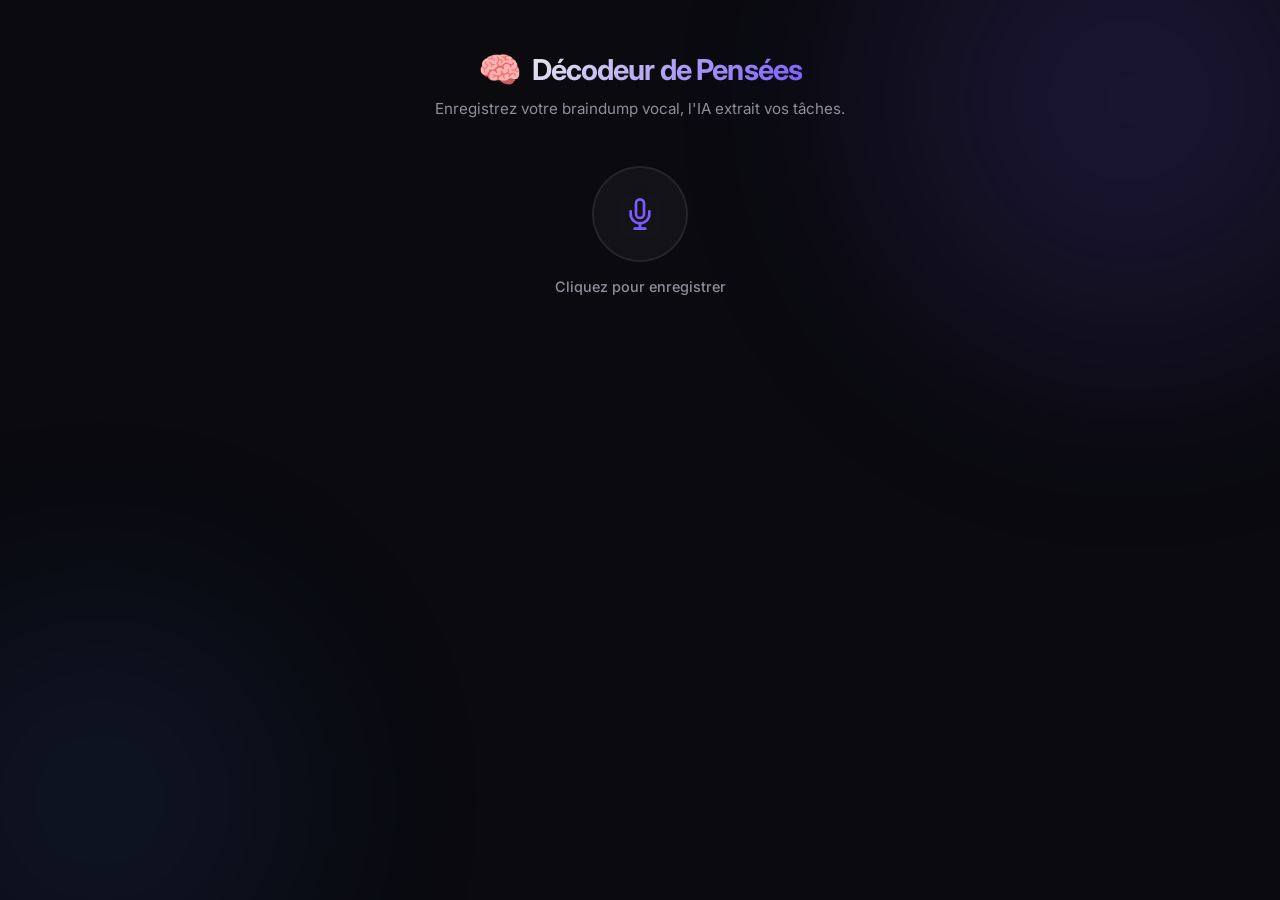
==== frontend/index.html @ 97448fcb "feat: Décodeur de Pensées — braindump audio -> tâches Mistral AI" ====
<!DOCTYPE html>
<html lang="fr">
<head>
    <meta charset="UTF-8">
    <meta name="viewport" content="width=device-width, initial-scale=1.0">
    <meta name="description" content="Décodeur de Pensées — Transformez votre braindump vocal en tâches structurées grâce à Mistral AI.">
    <title>🧠 Décodeur de Pensées</title>
    <link rel="preconnect" href="https://fonts.googleapis.com">
    <link rel="preconnect" href="https://fonts.gstatic.com" crossorigin>
    <link href="https://fonts.googleapis.com/css2?family=Inter:wght@300;400;500;600;700&display=swap" rel="stylesheet">
    <link rel="stylesheet" href="style.css">
</head>
<body>

    <div class="background-glow"></div>

    <main class="container">
        <!-- Header -->
        <header class="header">
            <div class="logo">
                <span class="logo-icon">🧠</span>
                <h1>Décodeur de Pensées</h1>
            </div>
            <p class="subtitle">Enregistrez votre braindump vocal, l'IA extrait vos tâches.</p>
        </header>

        <!-- Recorder Section -->
        <section class="recorder-section" id="recorder-section">
            <button class="record-btn" id="record-btn" aria-label="Enregistrer">
                <span class="record-btn-inner">
                    <svg class="mic-icon" id="mic-icon" viewBox="0 0 24 24" fill="none" stroke="currentColor" stroke-width="2" stroke-linecap="round" stroke-linejoin="round">
                        <path d="M12 1a3 3 0 0 0-3 3v8a3 3 0 0 0 6 0V4a3 3 0 0 0-3-3z"/>
                        <path d="M19 10v2a7 7 0 0 1-14 0v-2"/>
                        <line x1="12" y1="19" x2="12" y2="23"/>
                        <line x1="8" y1="23" x2="16" y2="23"/>
                    </svg>
                    <span class="stop-icon" id="stop-icon">■</span>
                </span>
                <span class="pulse-ring" id="pulse-ring"></span>
            </button>
            <p class="record-label" id="record-label">Cliquez pour enregistrer</p>
            <div class="timer" id="timer">00:00</div>
        </section>

        <!-- Status / Loading -->
        <section class="status-section" id="status-section" hidden>
            <div class="loader-container">
                <div class="loader"></div>
                <p class="status-text" id="status-text">Envoi de l'audio…</p>
            </div>
        </section>

        <!-- Error -->
        <section class="error-section" id="error-section" hidden>
            <div class="error-card">
                <span class="error-icon">⚠️</span>
                <p class="error-text" id="error-text"></p>
                <button class="btn-retry" id="btn-retry">Réessayer</button>
            </div>
        </section>

        <!-- Results -->
        <section class="results-section" id="results-section" hidden>
            <div class="transcript-card" id="transcript-card">
                <h2>📝 Transcription</h2>
                <p class="transcript-text" id="transcript-text"></p>
            </div>

            <h2 class="tasks-title" id="tasks-title"></h2>
            <div class="tasks-grid" id="tasks-grid"></div>

            <button class="btn-new" id="btn-new">
                <svg viewBox="0 0 24 24" fill="none" stroke="currentColor" stroke-width="2" width="18" height="18">
                    <path d="M12 1a3 3 0 0 0-3 3v8a3 3 0 0 0 6 0V4a3 3 0 0 0-3-3z"/>
                    <path d="M19 10v2a7 7 0 0 1-14 0v-2"/>
                    <line x1="12" y1="19" x2="12" y2="23"/>
                    <line x1="8" y1="23" x2="16" y2="23"/>
                </svg>
                Nouveau braindump
            </button>
        </section>
    </main>

    <script src="app.js"></script>
</body>
</html>
---- frontend/style.css ----
/* ============================================================
   Décodeur de Pensées — Styles
   Premium dark theme · Glassmorphism · Micro-animations
   ============================================================ */

/* --- Reset & Base --- */
*,
*::before,
*::after {
    margin: 0;
    padding: 0;
    box-sizing: border-box;
}

:root {
    --font: 'Inter', -apple-system, BlinkMacSystemFont, 'Segoe UI', sans-serif;
    --bg: #0a0a0f;
    --surface: rgba(255, 255, 255, 0.04);
    --surface-hover: rgba(255, 255, 255, 0.07);
    --border: rgba(255, 255, 255, 0.08);
    --text: #e8e8ed;
    --text-muted: #8e8e9a;
    --accent: #7c5cfc;
    --accent-glow: rgba(124, 92, 252, 0.35);
    --accent-soft: rgba(124, 92, 252, 0.12);
    --red: #ff4d6a;
    --red-glow: rgba(255, 77, 106, 0.35);
    --green: #34d399;
    --orange: #fb923c;
    --yellow: #facc15;
    --radius: 16px;
    --radius-sm: 10px;
    --transition: 0.25s cubic-bezier(0.4, 0, 0.2, 1);
}

body {
    font-family: var(--font);
    background: var(--bg);
    color: var(--text);
    min-height: 100vh;
    overflow-x: hidden;
    -webkit-font-smoothing: antialiased;
}

/* --- Animated background glow --- */
.background-glow {
    position: fixed;
    inset: 0;
    z-index: -1;
    overflow: hidden;
}

.background-glow::before,
.background-glow::after {
    content: '';
    position: absolute;
    border-radius: 50%;
    filter: blur(120px);
    opacity: 0.4;
    animation: floatGlow 12s ease-in-out infinite alternate;
}

.background-glow::before {
    width: 500px;
    height: 500px;
    background: var(--accent);
    top: -150px;
    right: -100px;
    opacity: 0.15;
}

.background-glow::after {
    width: 400px;
    height: 400px;
    background: #3b82f6;
    bottom: -100px;
    left: -100px;
    opacity: 0.1;
    animation-delay: 3s;
}

@keyframes floatGlow {
    0%   { transform: translate(0, 0) scale(1); }
    100% { transform: translate(40px, -30px) scale(1.15); }
}

/* --- Container --- */
.container {
    max-width: 760px;
    margin: 0 auto;
    padding: 3rem 1.5rem 4rem;
}

/* --- Header --- */
.header {
    text-align: center;
    margin-bottom: 3rem;
}

.logo {
    display: flex;
    align-items: center;
    justify-content: center;
    gap: 0.6rem;
    margin-bottom: 0.5rem;
}

.logo-icon {
    font-size: 2.2rem;
    animation: pulse 2.5s ease-in-out infinite;
}

@keyframes pulse {
    0%, 100% { transform: scale(1); }
    50%      { transform: scale(1.08); }
}

.header h1 {
    font-size: 1.8rem;
    font-weight: 700;
    letter-spacing: -0.03em;
    background: linear-gradient(135deg, var(--text), var(--accent));
    -webkit-background-clip: text;
    -webkit-text-fill-color: transparent;
    background-clip: text;
}

.subtitle {
    color: var(--text-muted);
    font-size: 0.95rem;
    font-weight: 400;
    margin-top: 0.3rem;
}

/* --- Recorder --- */
.recorder-section {
    display: flex;
    flex-direction: column;
    align-items: center;
    gap: 1rem;
}

.record-btn {
    position: relative;
    width: 96px;
    height: 96px;
    border-radius: 50%;
    border: 2px solid var(--border);
    background: var(--surface);
    backdrop-filter: blur(16px);
    cursor: pointer;
    transition: var(--transition);
    display: flex;
    align-items: center;
    justify-content: center;
}

.record-btn:hover {
    border-color: var(--accent);
    background: var(--accent-soft);
    transform: scale(1.05);
}

.record-btn-inner {
    display: flex;
    align-items: center;
    justify-content: center;
}

.mic-icon {
    width: 32px;
    height: 32px;
    color: var(--accent);
    transition: var(--transition);
}

.stop-icon {
    display: none;
    font-size: 24px;
    color: var(--red);
    line-height: 1;
}

/* Recording state */
.record-btn.recording {
    border-color: var(--red);
    background: rgba(255, 77, 106, 0.08);
    animation: breathe 1.5s ease-in-out infinite;
}

.record-btn.recording .mic-icon {
    display: none;
}

.record-btn.recording .stop-icon {
    display: block;
}

.record-btn.recording:hover {
    background: rgba(255, 77, 106, 0.15);
    border-color: var(--red);
}

@keyframes breathe {
    0%, 100% { box-shadow: 0 0 0 0 var(--red-glow); }
    50%      { box-shadow: 0 0 0 16px transparent; }
}

/* Pulse ring */
.pulse-ring {
    position: absolute;
    inset: -4px;
    border-radius: 50%;
    border: 2px solid var(--red);
    opacity: 0;
    pointer-events: none;
}

.record-btn.recording .pulse-ring {
    animation: pulseRing 1.8s ease-out infinite;
}

@keyframes pulseRing {
    0%   { transform: scale(1); opacity: 0.6; }
    100% { transform: scale(1.5); opacity: 0; }
}

.record-label {
    font-size: 0.9rem;
    color: var(--text-muted);
    font-weight: 500;
    transition: var(--transition);
}

.timer {
    font-size: 1.8rem;
    font-weight: 600;
    font-variant-numeric: tabular-nums;
    color: var(--text);
    opacity: 0;
    height: 0;
    overflow: hidden;
    transition: opacity 0.3s, height 0.3s;
}

.timer.visible {
    opacity: 1;
    height: 2.4rem;
}

/* --- Status / Loader --- */
.status-section {
    margin-top: 2rem;
}

.loader-container {
    display: flex;
    flex-direction: column;
    align-items: center;
    gap: 1.2rem;
}

.loader {
    width: 44px;
    height: 44px;
    border: 3px solid var(--border);
    border-top-color: var(--accent);
    border-radius: 50%;
    animation: spin 0.8s linear infinite;
}

@keyframes spin {
    to { transform: rotate(360deg); }
}

.status-text {
    color: var(--text-muted);
    font-size: 0.95rem;
    font-weight: 500;
}

/* --- Error --- */
.error-section {
    margin-top: 2rem;
}

.error-card {
    background: var(--surface);
    border: 1px solid rgba(255, 77, 106, 0.2);
    border-radius: var(--radius);
    padding: 2rem;
    text-align: center;
    backdrop-filter: blur(16px);
}

.error-icon {
    font-size: 2rem;
    display: block;
    margin-bottom: 0.8rem;
}

.error-text {
    color: var(--text-muted);
    margin-bottom: 1.2rem;
    line-height: 1.6;
}

.btn-retry {
    background: rgba(255, 77, 106, 0.12);
    color: var(--red);
    border: 1px solid rgba(255, 77, 106, 0.25);
    border-radius: var(--radius-sm);
    padding: 0.6rem 1.4rem;
    font-family: var(--font);
    font-size: 0.85rem;
    font-weight: 600;
    cursor: pointer;
    transition: var(--transition);
}

.btn-retry:hover {
    background: rgba(255, 77, 106, 0.2);
}

/* --- Results --- */
.results-section {
    margin-top: 2rem;
    animation: fadeInUp 0.5s ease-out;
}

@keyframes fadeInUp {
    from { opacity: 0; transform: translateY(20px); }
    to   { opacity: 1; transform: translateY(0); }
}

.transcript-card {
    background: var(--surface);
    border: 1px solid var(--border);
    border-radius: var(--radius);
    padding: 1.5rem;
    margin-bottom: 2rem;
    backdrop-filter: blur(16px);
}

.transcript-card h2 {
    font-size: 1rem;
    font-weight: 600;
    margin-bottom: 0.8rem;
    color: var(--text);
}

.transcript-text {
    color: var(--text-muted);
    font-size: 0.9rem;
    line-height: 1.7;
    white-space: pre-wrap;
}

.tasks-title {
    font-size: 1.1rem;
    font-weight: 600;
    margin-bottom: 1rem;
}

/* --- Task Cards Grid --- */
.tasks-grid {
    display: grid;
    grid-template-columns: 1fr;
    gap: 0.8rem;
    margin-bottom: 2rem;
}

@media (min-width: 580px) {
    .tasks-grid {
        grid-template-columns: repeat(2, 1fr);
    }
}

.task-card {
    background: var(--surface);
    border: 1px solid var(--border);
    border-radius: var(--radius);
    padding: 1.25rem;
    backdrop-filter: blur(16px);
    transition: var(--transition);
    animation: fadeInUp 0.4s ease-out both;
}

.task-card:hover {
    background: var(--surface-hover);
    border-color: rgba(255, 255, 255, 0.12);
    transform: translateY(-2px);
}

.task-card-header {
    display: flex;
    align-items: flex-start;
    justify-content: space-between;
    gap: 0.5rem;
    margin-bottom: 0.5rem;
}

.task-title {
    font-size: 0.95rem;
    font-weight: 600;
    color: var(--text);
    line-height: 1.4;
}

.task-priority {
    flex-shrink: 0;
    font-size: 0.7rem;
    font-weight: 700;
    text-transform: uppercase;
    letter-spacing: 0.06em;
    padding: 0.2rem 0.55rem;
    border-radius: 6px;
    white-space: nowrap;
}

.task-priority.haute {
    background: rgba(255, 77, 106, 0.12);
    color: var(--red);
    border: 1px solid rgba(255, 77, 106, 0.2);
}

.task-priority.moyenne {
    background: rgba(251, 146, 60, 0.12);
    color: var(--orange);
    border: 1px solid rgba(251, 146, 60, 0.2);
}

.task-priority.basse {
    background: rgba(52, 211, 153, 0.12);
    color: var(--green);
    border: 1px solid rgba(52, 211, 153, 0.2);
}

.task-description {
    font-size: 0.84rem;
    color: var(--text-muted);
    line-height: 1.5;
}

/* --- New Braindump Button --- */
.btn-new {
    display: inline-flex;
    align-items: center;
    gap: 0.5rem;
    background: var(--accent-soft);
    color: var(--accent);
    border: 1px solid rgba(124, 92, 252, 0.2);
    border-radius: var(--radius-sm);
    padding: 0.7rem 1.4rem;
    font-family: var(--font);
    font-size: 0.9rem;
    font-weight: 600;
    cursor: pointer;
    transition: var(--transition);
    margin-top: 0.5rem;
}

.btn-new:hover {
    background: rgba(124, 92, 252, 0.18);
    transform: translateY(-1px);
}

/* --- Utility --- */
[hidden] {
    display: none !important;
}
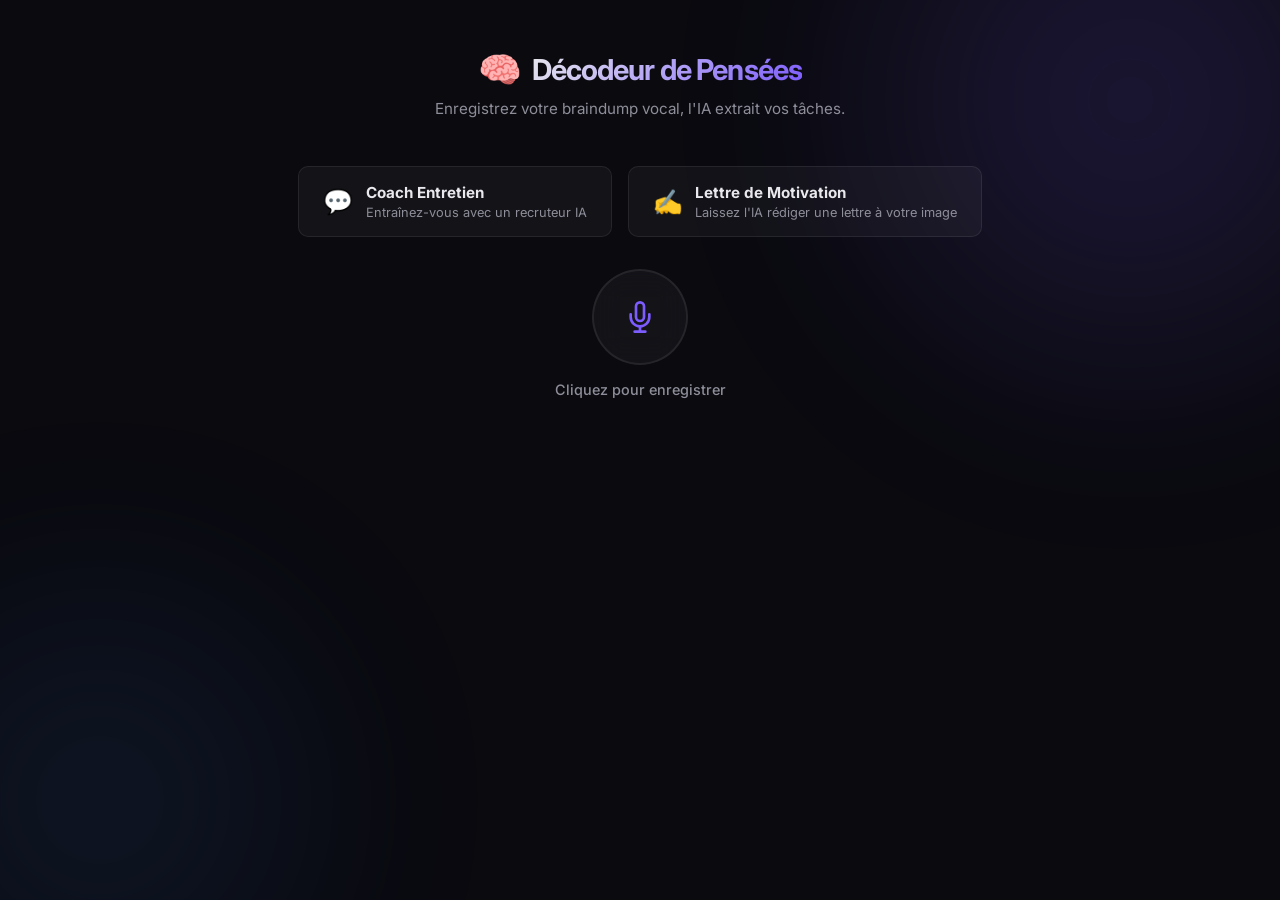
==== commit 7ef10757: "merci claude" ====
--- a/frontend/index.html
+++ b/frontend/index.html
@@ -23,6 +23,24 @@
             </div>
             <p class="subtitle">Enregistrez votre braindump vocal, l'IA extrait vos tâches.</p>
         </header>
+
+        <!-- Navigation / Sub-features -->
+        <div class="nav-cards" style="display: flex; gap: 1rem; justify-content: center; margin-bottom: 2rem;">
+            <a href="/interview" style="background: var(--surface); border: 1px solid var(--border); border-radius: var(--radius-sm); padding: 1rem 1.5rem; text-decoration: none; color: var(--text); display: flex; align-items: center; gap: 0.8rem; transition: var(--transition);">
+                <span style="font-size: 1.5rem;">💬</span>
+                <div>
+                    <h3 style="font-size: 0.95rem; margin-bottom: 0.2rem;">Coach Entretien</h3>
+                    <p style="font-size: 0.8rem; color: var(--text-muted);">Entraînez-vous avec un recruteur IA</p>
+                </div>
+            </a>
+            <a href="/coverletter" style="background: var(--surface); border: 1px solid var(--border); border-radius: var(--radius-sm); padding: 1rem 1.5rem; text-decoration: none; color: var(--text); display: flex; align-items: center; gap: 0.8rem; transition: var(--transition);">
+                <span style="font-size: 1.5rem;">✍️</span>
+                <div>
+                    <h3 style="font-size: 0.95rem; margin-bottom: 0.2rem;">Lettre de Motivation</h3>
+                    <p style="font-size: 0.8rem; color: var(--text-muted);">Laissez l'IA rédiger une lettre à votre image</p>
+                </div>
+            </a>
+        </div>
 
         <!-- Recorder Section -->
         <section class="recorder-section" id="recorder-section">
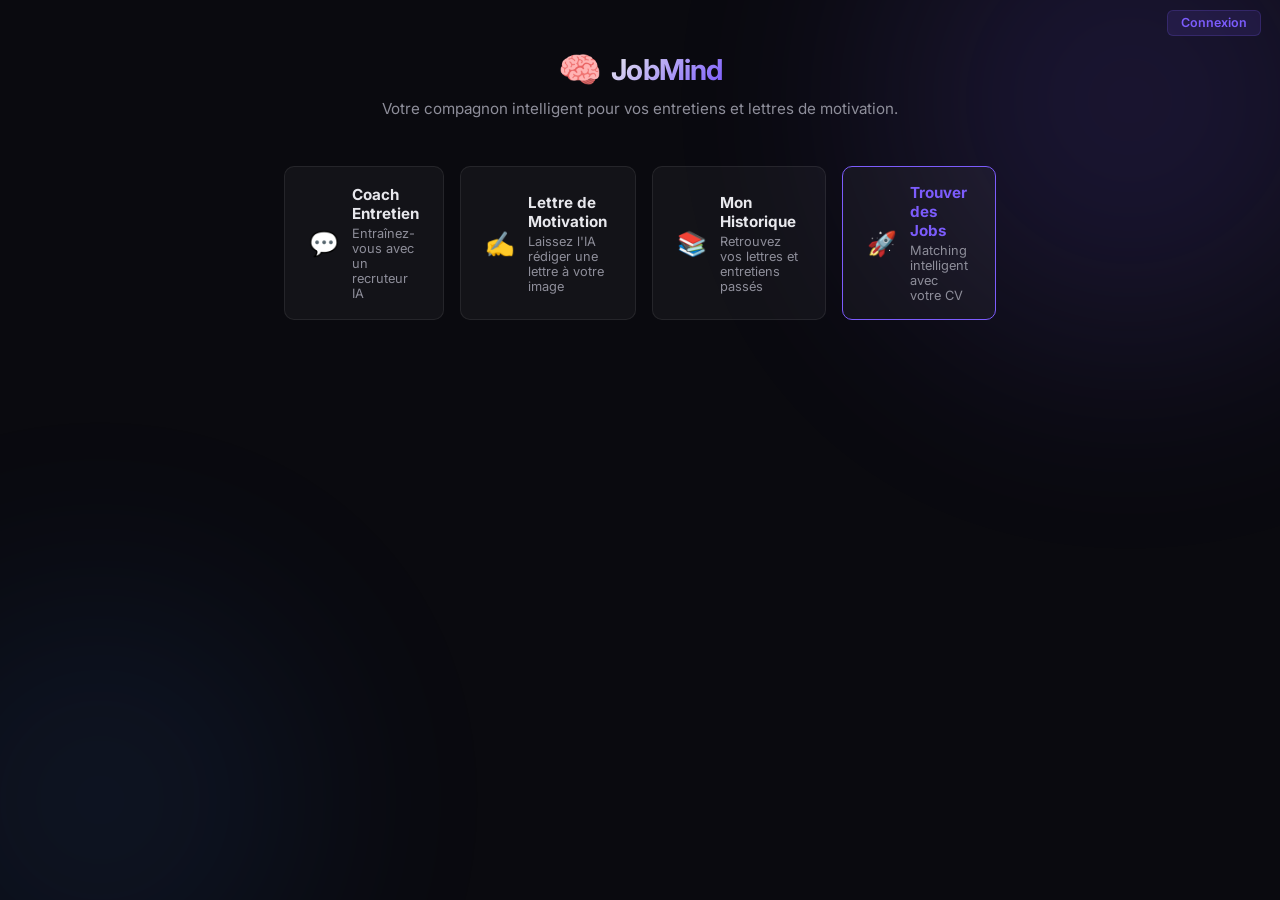
==== commit 308de12e: "feat: plateforme complète — lettre de motivation, entretien IA, analyse visuelle, recherche d'emploi" ====
--- a/frontend/index.html
+++ b/frontend/index.html
@@ -3,8 +3,8 @@
 <head>
     <meta charset="UTF-8">
     <meta name="viewport" content="width=device-width, initial-scale=1.0">
-    <meta name="description" content="Décodeur de Pensées — Transformez votre braindump vocal en tâches structurées grâce à Mistral AI.">
-    <title>🧠 Décodeur de Pensées</title>
+    <meta name="description" content="JobMind — Votre assistant IA pour les entretiens, lettres de motivation et recherche d'emploi.">
+    <title>🧠 JobMind</title>
     <link rel="preconnect" href="https://fonts.googleapis.com">
     <link rel="preconnect" href="https://fonts.gstatic.com" crossorigin>
     <link href="https://fonts.googleapis.com/css2?family=Inter:wght@300;400;500;600;700&display=swap" rel="stylesheet">
@@ -19,9 +19,9 @@
         <header class="header">
             <div class="logo">
                 <span class="logo-icon">🧠</span>
-                <h1>Décodeur de Pensées</h1>
+                <h1>JobMind</h1>
             </div>
-            <p class="subtitle">Enregistrez votre braindump vocal, l'IA extrait vos tâches.</p>
+            <p class="subtitle">Votre compagnon intelligent pour vos entretiens et lettres de motivation.</p>
         </header>
 
         <!-- Navigation / Sub-features -->
@@ -40,65 +40,24 @@
                     <p style="font-size: 0.8rem; color: var(--text-muted);">Laissez l'IA rédiger une lettre à votre image</p>
                 </div>
             </a>
+            <a href="/history" style="background: var(--surface); border: 1px solid var(--border); border-radius: var(--radius-sm); padding: 1rem 1.5rem; text-decoration: none; color: var(--text); display: flex; align-items: center; gap: 0.8rem; transition: var(--transition);">
+                <span style="font-size: 1.5rem;">📚</span>
+                <div>
+                    <h3 style="font-size: 0.95rem; margin-bottom: 0.2rem;">Mon Historique</h3>
+                    <p style="font-size: 0.8rem; color: var(--text-muted);">Retrouvez vos lettres et entretiens passés</p>
+                </div>
+            </a>
+            <a href="/jobsearch" style="background: var(--surface); border: 1px solid var(--border); border-radius: var(--radius-sm); padding: 1rem 1.5rem; text-decoration: none; color: var(--text); display: flex; align-items: center; gap: 0.8rem; transition: var(--transition); border-color: var(--accent);">
+                <span style="font-size: 1.5rem;">🚀</span>
+                <div>
+                    <h3 style="font-size: 0.95rem; margin-bottom: 0.2rem; color: var(--accent);">Trouver des Jobs</h3>
+                    <p style="font-size: 0.8rem; color: var(--text-muted);">Matching intelligent avec votre CV</p>
+                </div>
+            </a>
         </div>
 
-        <!-- Recorder Section -->
-        <section class="recorder-section" id="recorder-section">
-            <button class="record-btn" id="record-btn" aria-label="Enregistrer">
-                <span class="record-btn-inner">
-                    <svg class="mic-icon" id="mic-icon" viewBox="0 0 24 24" fill="none" stroke="currentColor" stroke-width="2" stroke-linecap="round" stroke-linejoin="round">
-                        <path d="M12 1a3 3 0 0 0-3 3v8a3 3 0 0 0 6 0V4a3 3 0 0 0-3-3z"/>
-                        <path d="M19 10v2a7 7 0 0 1-14 0v-2"/>
-                        <line x1="12" y1="19" x2="12" y2="23"/>
-                        <line x1="8" y1="23" x2="16" y2="23"/>
-                    </svg>
-                    <span class="stop-icon" id="stop-icon">■</span>
-                </span>
-                <span class="pulse-ring" id="pulse-ring"></span>
-            </button>
-            <p class="record-label" id="record-label">Cliquez pour enregistrer</p>
-            <div class="timer" id="timer">00:00</div>
-        </section>
-
-        <!-- Status / Loading -->
-        <section class="status-section" id="status-section" hidden>
-            <div class="loader-container">
-                <div class="loader"></div>
-                <p class="status-text" id="status-text">Envoi de l'audio…</p>
-            </div>
-        </section>
-
-        <!-- Error -->
-        <section class="error-section" id="error-section" hidden>
-            <div class="error-card">
-                <span class="error-icon">⚠️</span>
-                <p class="error-text" id="error-text"></p>
-                <button class="btn-retry" id="btn-retry">Réessayer</button>
-            </div>
-        </section>
-
-        <!-- Results -->
-        <section class="results-section" id="results-section" hidden>
-            <div class="transcript-card" id="transcript-card">
-                <h2>📝 Transcription</h2>
-                <p class="transcript-text" id="transcript-text"></p>
-            </div>
-
-            <h2 class="tasks-title" id="tasks-title"></h2>
-            <div class="tasks-grid" id="tasks-grid"></div>
-
-            <button class="btn-new" id="btn-new">
-                <svg viewBox="0 0 24 24" fill="none" stroke="currentColor" stroke-width="2" width="18" height="18">
-                    <path d="M12 1a3 3 0 0 0-3 3v8a3 3 0 0 0 6 0V4a3 3 0 0 0-3-3z"/>
-                    <path d="M19 10v2a7 7 0 0 1-14 0v-2"/>
-                    <line x1="12" y1="19" x2="12" y2="23"/>
-                    <line x1="8" y1="23" x2="16" y2="23"/>
-                </svg>
-                Nouveau braindump
-            </button>
-        </section>
     </main>
 
-    <script src="app.js"></script>
+    <script src="auth.js?v=4"></script>
 </body>
 </html>
--- a/frontend/style.css
+++ b/frontend/style.css
@@ -80,8 +80,13 @@
 }
 
 @keyframes floatGlow {
-    0%   { transform: translate(0, 0) scale(1); }
-    100% { transform: translate(40px, -30px) scale(1.15); }
+    0% {
+        transform: translate(0, 0) scale(1);
+    }
+
+    100% {
+        transform: translate(40px, -30px) scale(1.15);
+    }
 }
 
 /* --- Container --- */
@@ -97,6 +102,20 @@
     margin-bottom: 3rem;
 }
 
+.back-link {
+    display: block;
+    text-align: center;
+    color: var(--text-muted);
+    text-decoration: none;
+    font-size: 0.85rem;
+    margin-bottom: 1rem;
+    transition: var(--transition);
+}
+
+.back-link:hover {
+    color: var(--accent);
+}
+
 .logo {
     display: flex;
     align-items: center;
@@ -111,8 +130,15 @@
 }
 
 @keyframes pulse {
-    0%, 100% { transform: scale(1); }
-    50%      { transform: scale(1.08); }
+
+    0%,
+    100% {
+        transform: scale(1);
+    }
+
+    50% {
+        transform: scale(1.08);
+    }
 }
 
 .header h1 {
@@ -132,340 +158,371 @@
     margin-top: 0.3rem;
 }
 
-/* --- Recorder --- */
-.recorder-section {
+/* Adjust header for subpages (if back-link is present) */
+.header:has(.back-link) {
+    margin-bottom: 2rem;
+}
+
+.header:has(.back-link) .logo {
+    gap: 0.5rem;
+    margin-bottom: 0.4rem;
+}
+
+.header:has(.back-link) .logo-icon {
+    font-size: 2rem;
+}
+
+.header:has(.back-link) h1 {
+    font-size: 1.6rem;
+    letter-spacing: normal;
+}
+
+.header:has(.back-link) .subtitle {
+    font-size: 0.9rem;
+}
+
+/* --- Nav --- */
+.main-nav {
+    display: flex;
+    align-items: center;
+    padding: 0.6rem 1.5rem;
+    margin: 1rem auto 2rem;
+    max-width: 760px;
+    position: sticky;
+    top: 1rem;
+    z-index: 1000;
+}
+
+.nav-center {
+    display: flex;
+    justify-content: center;
+    gap: 1.5rem;
+    margin-left: auto;
+    margin-right: auto;
+}
+
+.nav-right {
+    display: flex;
+    justify-content: flex-end;
+}
+
+.nav-logo {
+    text-decoration: none;
+    font-size: 1.5rem;
+    transition: var(--transition);
+}
+
+.nav-logo:hover {
+    transform: scale(1.1);
+}
+
+.nav-link {
+    text-decoration: none;
+    color: var(--text-muted);
+    font-size: 0.9rem;
+    font-weight: 500;
+    transition: var(--transition);
+}
+
+.nav-link:hover,
+.nav-link.active {
+    color: var(--text);
+}
+
+.btn-logout {
+    background: transparent;
+    border: none;
+    color: var(--text-muted);
+    cursor: pointer;
+    font-size: 1.1rem;
+    transition: var(--transition);
+}
+
+.btn-logout:hover {
+    color: var(--red);
+}
+
+/* --- CV Upload Styling --- */
+.cv-upload-container {
+    margin-top: 10px;
+    display: flex;
+    align-items: center;
+    gap: 10px;
+    flex-wrap: wrap;
+}
+
+.cv-status {
+    display: flex;
+    align-items: center;
+    gap: 8px;
+    background: rgba(255, 255, 255, 0.1);
+    padding: 4px 12px;
+    border-radius: 20px;
+    font-size: 0.85rem;
+    color: var(--accent-color, #00d2ff);
+    border: 1px solid rgba(255, 255, 255, 0.2);
+}
+
+.btn-icon {
+    background: none;
+    border: none;
+    color: rgba(255, 255, 255, 0.6);
+    cursor: pointer;
+    padding: 2px;
+    display: flex;
+    align-items: center;
+    justify-content: center;
+    transition: color 0.2s;
+}
+
+.btn-icon:hover {
+    color: #ff4d4d;
+}
+
+/* CV Input Styling */
+.cv-input-group {
     display: flex;
     flex-direction: column;
-    align-items: center;
+    gap: 0.8rem;
+}
+
+.search-grid .input-group input[type="text"],
+.cv-input-group textarea {
+    width: 100%;
+    background: var(--surface);
+    backdrop-filter: blur(8px);
+    border: 1px solid var(--border);
+    color: var(--text);
+    padding: 0.8rem 1rem;
+    border-radius: var(--radius-sm);
+    font-family: inherit;
+    font-size: 0.95rem;
+    transition: var(--transition);
+    outline: none;
+}
+
+.search-grid .input-group input[type="text"]:focus,
+.cv-input-group textarea:focus {
+    background: var(--surface-hover);
+    border-color: var(--accent);
+    box-shadow: 0 0 15px var(--accent-glow);
+}
+
+.search-grid .input-group input[type="text"]::placeholder,
+.cv-input-group textarea::placeholder {
+    color: var(--text-muted);
+}
+
+.hint {
+    font-size: 0.75rem;
+    color: rgba(255, 255, 255, 0.5);
+    font-weight: normal;
+    margin-left: 5px;
+}
+
+/* --- Job Search Specifics --- */
+.search-grid {
+    display: grid;
+    grid-template-columns: 1fr 1fr;
+    gap: 1.5rem;
+}
+
+.search-grid .input-group {
+    display: flex;
+    flex-direction: column;
+    gap: 0.5rem;
+}
+
+.search-grid .btn-primary {
+    grid-column: span 2;
+    padding: 1rem;
+    font-size: 1.1rem;
+    margin-top: 1rem;
+}
+
+.results-list {
+    margin-top: 3rem;
+    display: flex;
+    flex-direction: column;
+    gap: 1.5rem;
+}
+
+.job-card {
+    padding: 1.5rem;
+    display: flex;
+    flex-direction: column;
     gap: 1rem;
-}
-
-.record-btn {
-    position: relative;
-    width: 96px;
-    height: 96px;
-    border-radius: 50%;
-    border: 2px solid var(--border);
+    transition: var(--transition);
+}
+
+.job-card:hover {
+    transform: translateY(-4px);
+    background: var(--surface-hover);
+    border-color: var(--accent-glow);
+}
+
+.job-header {
+    display: flex;
+    justify-content: space-between;
+    align-items: flex-start;
+}
+
+.job-title-group h3 {
+    font-size: 1.25rem;
+    margin-bottom: 0.2rem;
+    color: var(--accent);
+}
+
+.company {
+    font-size: 0.9rem;
+    color: var(--text-muted);
+}
+
+.match-badge {
+    padding: 0.4rem 0.8rem;
+    border-radius: 20px;
+    font-size: 0.85rem;
+    font-weight: 600;
+    display: flex;
+    align-items: center;
+    gap: 0.4rem;
+}
+
+.match-high {
+    background: rgba(52, 211, 153, 0.15);
+    color: var(--green);
+    border: 1px solid var(--green);
+}
+
+.match-medium {
+    background: rgba(250, 204, 21, 0.15);
+    color: var(--yellow);
+    border: 1px solid var(--yellow);
+}
+
+.match-low {
     background: var(--surface);
-    backdrop-filter: blur(16px);
+    color: var(--text-muted);
+    border: 1px solid var(--border);
+}
+
+.job-body .description {
+    font-size: 0.95rem;
+    line-height: 1.6;
+    color: var(--text-muted);
+}
+
+.job-footer {
+    display: flex;
+    justify-content: space-between;
+    align-items: center;
+    padding-top: 1rem;
+    border-top: 1px solid var(--border);
+}
+
+.salary {
+    font-size: 0.9rem;
+    font-weight: 500;
+    color: var(--text);
+}
+
+.actions {
+    display: flex;
+    gap: 0.8rem;
+}
+
+.glass-card {
+    background: var(--surface);
+    backdrop-filter: blur(12px);
+    border: 1px solid var(--border);
+    border-radius: var(--radius);
+}
+
+.btn {
+    border-radius: var(--radius-sm);
+    padding: 0.6rem 1.2rem;
+    font-weight: 600;
     cursor: pointer;
     transition: var(--transition);
-    display: flex;
-    align-items: center;
-    justify-content: center;
-}
-
-.record-btn:hover {
-    border-color: var(--accent);
-    background: var(--accent-soft);
-    transform: scale(1.05);
-}
-
-.record-btn-inner {
-    display: flex;
-    align-items: center;
-    justify-content: center;
-}
-
-.mic-icon {
-    width: 32px;
-    height: 32px;
-    color: var(--accent);
-    transition: var(--transition);
-}
-
-.stop-icon {
+    border: none;
+    text-decoration: none;
+    display: inline-flex;
+    align-items: center;
+    gap: 0.5rem;
+}
+
+.btn-primary {
+    background: var(--accent);
+    color: white;
+}
+
+.btn-primary:hover {
+    background: #6b4afc;
+    box-shadow: 0 0 20px var(--accent-glow);
+}
+
+.btn-outline {
+    background: transparent;
+    border: 1px solid var(--border);
+    color: var(--text);
+}
+
+.btn-outline:hover {
+    background: var(--surface-hover);
+    border-color: var(--text-muted);
+}
+
+.btn-sm {
+    padding: 0.4rem 0.8rem;
+    font-size: 0.85rem;
+}
+
+.hidden {
     display: none;
-    font-size: 24px;
-    color: var(--red);
-    line-height: 1;
-}
-
-/* Recording state */
-.record-btn.recording {
-    border-color: var(--red);
-    background: rgba(255, 77, 106, 0.08);
-    animation: breathe 1.5s ease-in-out infinite;
-}
-
-.record-btn.recording .mic-icon {
-    display: none;
-}
-
-.record-btn.recording .stop-icon {
-    display: block;
-}
-
-.record-btn.recording:hover {
-    background: rgba(255, 77, 106, 0.15);
-    border-color: var(--red);
-}
-
-@keyframes breathe {
-    0%, 100% { box-shadow: 0 0 0 0 var(--red-glow); }
-    50%      { box-shadow: 0 0 0 16px transparent; }
-}
-
-/* Pulse ring */
-.pulse-ring {
-    position: absolute;
-    inset: -4px;
-    border-radius: 50%;
-    border: 2px solid var(--red);
-    opacity: 0;
-    pointer-events: none;
-}
-
-.record-btn.recording .pulse-ring {
-    animation: pulseRing 1.8s ease-out infinite;
-}
-
-@keyframes pulseRing {
-    0%   { transform: scale(1); opacity: 0.6; }
-    100% { transform: scale(1.5); opacity: 0; }
-}
-
-.record-label {
-    font-size: 0.9rem;
-    color: var(--text-muted);
-    font-weight: 500;
-    transition: var(--transition);
-}
-
-.timer {
-    font-size: 1.8rem;
-    font-weight: 600;
-    font-variant-numeric: tabular-nums;
-    color: var(--text);
-    opacity: 0;
-    height: 0;
-    overflow: hidden;
-    transition: opacity 0.3s, height 0.3s;
-}
-
-.timer.visible {
-    opacity: 1;
-    height: 2.4rem;
-}
-
-/* --- Status / Loader --- */
-.status-section {
-    margin-top: 2rem;
-}
-
-.loader-container {
-    display: flex;
-    flex-direction: column;
-    align-items: center;
-    gap: 1.2rem;
+}
+
+#loading {
+    text-align: center;
+    padding: 3rem;
+    color: var(--text-muted);
 }
 
 .loader {
-    width: 44px;
-    height: 44px;
+    width: 40px;
+    height: 40px;
     border: 3px solid var(--border);
     border-top-color: var(--accent);
     border-radius: 50%;
-    animation: spin 0.8s linear infinite;
+    animation: spin 1s linear infinite;
+    margin: 0 auto 1rem;
 }
 
 @keyframes spin {
-    to { transform: rotate(360deg); }
-}
-
-.status-text {
-    color: var(--text-muted);
-    font-size: 0.95rem;
-    font-weight: 500;
-}
-
-/* --- Error --- */
-.error-section {
-    margin-top: 2rem;
-}
-
-.error-card {
-    background: var(--surface);
-    border: 1px solid rgba(255, 77, 106, 0.2);
-    border-radius: var(--radius);
-    padding: 2rem;
-    text-align: center;
-    backdrop-filter: blur(16px);
-}
-
-.error-icon {
-    font-size: 2rem;
-    display: block;
-    margin-bottom: 0.8rem;
-}
-
-.error-text {
-    color: var(--text-muted);
-    margin-bottom: 1.2rem;
-    line-height: 1.6;
-}
-
-.btn-retry {
-    background: rgba(255, 77, 106, 0.12);
-    color: var(--red);
-    border: 1px solid rgba(255, 77, 106, 0.25);
-    border-radius: var(--radius-sm);
-    padding: 0.6rem 1.4rem;
-    font-family: var(--font);
-    font-size: 0.85rem;
-    font-weight: 600;
-    cursor: pointer;
-    transition: var(--transition);
-}
-
-.btn-retry:hover {
-    background: rgba(255, 77, 106, 0.2);
-}
-
-/* --- Results --- */
-.results-section {
-    margin-top: 2rem;
-    animation: fadeInUp 0.5s ease-out;
-}
-
-@keyframes fadeInUp {
-    from { opacity: 0; transform: translateY(20px); }
-    to   { opacity: 1; transform: translateY(0); }
-}
-
-.transcript-card {
-    background: var(--surface);
-    border: 1px solid var(--border);
-    border-radius: var(--radius);
-    padding: 1.5rem;
-    margin-bottom: 2rem;
-    backdrop-filter: blur(16px);
-}
-
-.transcript-card h2 {
-    font-size: 1rem;
-    font-weight: 600;
-    margin-bottom: 0.8rem;
-    color: var(--text);
-}
-
-.transcript-text {
-    color: var(--text-muted);
-    font-size: 0.9rem;
-    line-height: 1.7;
-    white-space: pre-wrap;
-}
-
-.tasks-title {
-    font-size: 1.1rem;
-    font-weight: 600;
-    margin-bottom: 1rem;
-}
-
-/* --- Task Cards Grid --- */
-.tasks-grid {
-    display: grid;
-    grid-template-columns: 1fr;
-    gap: 0.8rem;
-    margin-bottom: 2rem;
-}
-
-@media (min-width: 580px) {
-    .tasks-grid {
-        grid-template-columns: repeat(2, 1fr);
-    }
-}
-
-.task-card {
-    background: var(--surface);
-    border: 1px solid var(--border);
-    border-radius: var(--radius);
-    padding: 1.25rem;
-    backdrop-filter: blur(16px);
-    transition: var(--transition);
-    animation: fadeInUp 0.4s ease-out both;
-}
-
-.task-card:hover {
-    background: var(--surface-hover);
-    border-color: rgba(255, 255, 255, 0.12);
-    transform: translateY(-2px);
-}
-
-.task-card-header {
-    display: flex;
-    align-items: flex-start;
-    justify-content: space-between;
-    gap: 0.5rem;
-    margin-bottom: 0.5rem;
-}
-
-.task-title {
-    font-size: 0.95rem;
-    font-weight: 600;
-    color: var(--text);
-    line-height: 1.4;
-}
-
-.task-priority {
-    flex-shrink: 0;
-    font-size: 0.7rem;
-    font-weight: 700;
-    text-transform: uppercase;
-    letter-spacing: 0.06em;
-    padding: 0.2rem 0.55rem;
-    border-radius: 6px;
-    white-space: nowrap;
-}
-
-.task-priority.haute {
-    background: rgba(255, 77, 106, 0.12);
-    color: var(--red);
-    border: 1px solid rgba(255, 77, 106, 0.2);
-}
-
-.task-priority.moyenne {
-    background: rgba(251, 146, 60, 0.12);
-    color: var(--orange);
-    border: 1px solid rgba(251, 146, 60, 0.2);
-}
-
-.task-priority.basse {
-    background: rgba(52, 211, 153, 0.12);
-    color: var(--green);
-    border: 1px solid rgba(52, 211, 153, 0.2);
-}
-
-.task-description {
-    font-size: 0.84rem;
-    color: var(--text-muted);
-    line-height: 1.5;
-}
-
-/* --- New Braindump Button --- */
-.btn-new {
-    display: inline-flex;
-    align-items: center;
-    gap: 0.5rem;
-    background: var(--accent-soft);
-    color: var(--accent);
-    border: 1px solid rgba(124, 92, 252, 0.2);
-    border-radius: var(--radius-sm);
-    padding: 0.7rem 1.4rem;
-    font-family: var(--font);
-    font-size: 0.9rem;
-    font-weight: 600;
-    cursor: pointer;
-    transition: var(--transition);
-    margin-top: 0.5rem;
-}
-
-.btn-new:hover {
-    background: rgba(124, 92, 252, 0.18);
-    transform: translateY(-1px);
-}
-
-/* --- Utility --- */
-[hidden] {
-    display: none !important;
-}
+    to {
+        transform: rotate(360deg);
+    }
+}
+
+@keyframes fadeIn {
+    from {
+        opacity: 0;
+        transform: translateY(10px);
+    }
+
+    to {
+        opacity: 1;
+        transform: translateY(0);
+    }
+}
+
+.animate-fade-in {
+    animation: fadeIn 0.5s ease forwards;
+}
+@keyframes highlight-flash {
+    0% { background-color: rgba(0, 201, 255, 0.2); }
+    100% { background-color: transparent; }
+}
+
+.highlight-flash {
+    animation: highlight-flash 1s ease-out;
+}
